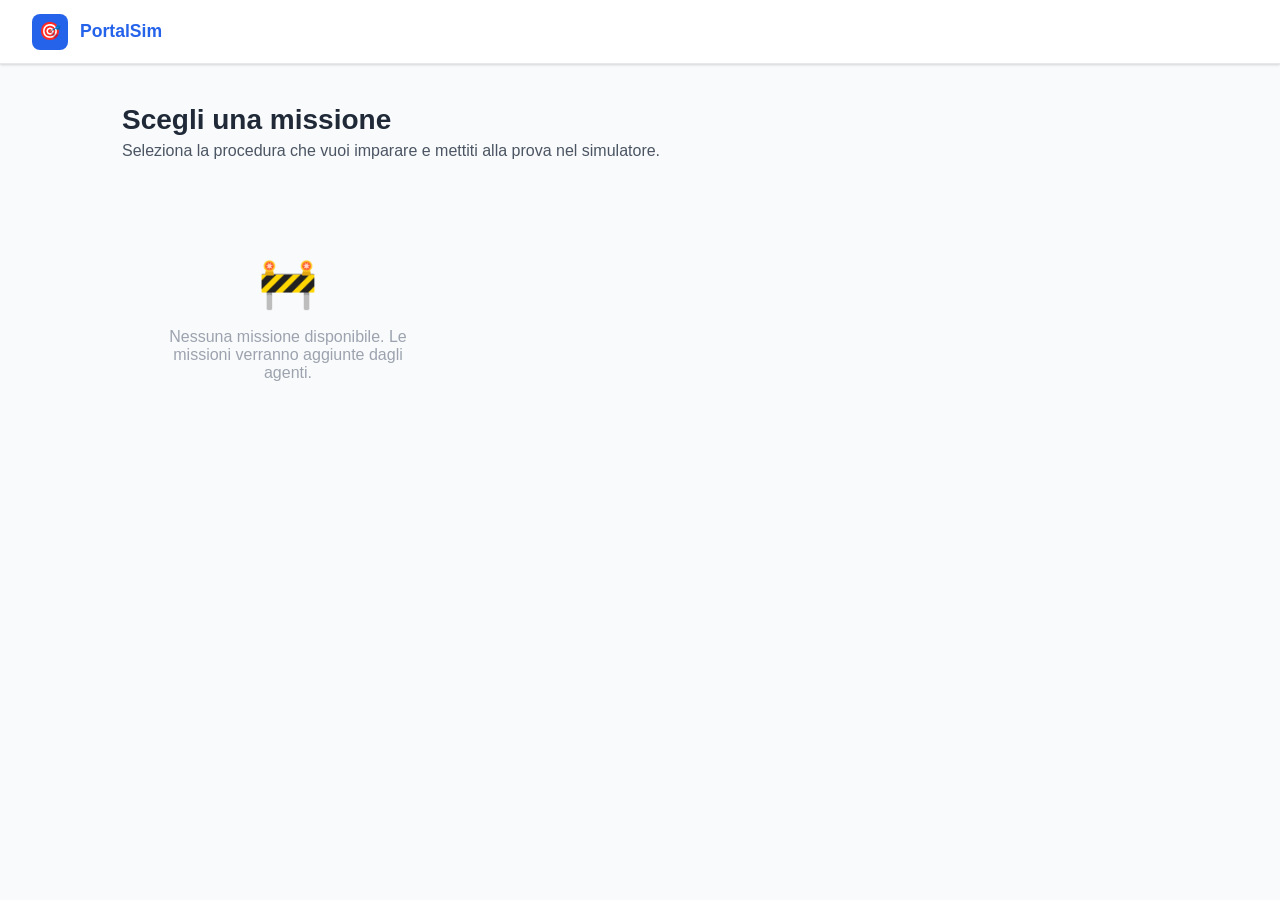
==== app/index.html @ 093eb128 "feat: struttura progetto, scheletro app e definizioni agenti/skill - Aggiunta struttura cartelle: ap" ====
<!DOCTYPE html>
<html lang="it">
<head>
  <meta charset="UTF-8" />
  <meta name="viewport" content="width=device-width, initial-scale=1.0" />
  <title>Simulatore Portale — Missioni</title>
  <link rel="stylesheet" href="css/style.css" />
</head>
<body>

  <header class="app-header">
    <a href="index.html" class="logo">
      <div class="logo-icon">🎯</div>
      PortalSim
    </a>
  </header>

  <main class="page-container">
    <div class="page-header">
      <h1>Scegli una missione</h1>
      <p>Seleziona la procedura che vuoi imparare e mettiti alla prova nel simulatore.</p>
    </div>

    <div id="missions-grid" class="missions-grid">
      <!-- Le missioni vengono caricate dinamicamente da missions/*.json -->
      <div class="empty-state">
        <div class="empty-icon">📋</div>
        <p>Caricamento missioni in corso...</p>
      </div>
    </div>
  </main>

  <script>
    const MISSIONS = [
      // Aggiungere qui i percorsi ai JSON delle missioni generate
      // Es: 'missions/crea-ticket.json'
    ];

    async function loadMissions() {
      const grid = document.getElementById('missions-grid');

      if (MISSIONS.length === 0) {
        grid.innerHTML = `
          <div class="empty-state">
            <div class="empty-icon">🚧</div>
            <p>Nessuna missione disponibile. Le missioni verranno aggiunte dagli agenti.</p>
          </div>`;
        return;
      }

      const cards = await Promise.all(MISSIONS.map(async (path) => {
        try {
          const res = await fetch(path);
          return await res.json();
        } catch {
          return null;
        }
      }));

      grid.innerHTML = cards
        .filter(Boolean)
        .map(m => missionCard(m))
        .join('');
    }

    function missionCard(m) {
      const badgeClass = { base: 'badge-base', medio: 'badge-medio', avanzato: 'badge-avanzato' }[m.difficulty] || 'badge-base';
      return `
        <a class="mission-card" href="mission.html?id=${m.id}">
          <div class="mission-card-header">
            <div class="mission-icon">${m.icon || '📌'}</div>
            <span class="badge ${badgeClass}">${m.difficulty || 'base'}</span>
          </div>
          <h3>${m.title}</h3>
          <p>${m.description}</p>
          <div class="mission-card-footer">
            <span>⏱ ${m.estimatedMinutes} min</span>
            <span>📋 ${m.steps.length} step</span>
          </div>
        </a>`;
    }

    loadMissions();
  </script>

</body>
</html>
---- app/css/style.css ----
:root {
  --primary: #2563eb;
  --primary-dark: #1d4ed8;
  --primary-light: #eff6ff;
  --success: #16a34a;
  --success-light: #f0fdf4;
  --error: #dc2626;
  --error-light: #fef2f2;
  --warning: #d97706;
  --warning-light: #fffbeb;
  --gray-50: #f9fafb;
  --gray-100: #f3f4f6;
  --gray-200: #e5e7eb;
  --gray-400: #9ca3af;
  --gray-600: #4b5563;
  --gray-800: #1f2937;
  --white: #ffffff;
  --radius: 8px;
  --shadow: 0 1px 3px rgba(0,0,0,.10), 0 1px 2px rgba(0,0,0,.06);
  --shadow-md: 0 4px 6px rgba(0,0,0,.07), 0 2px 4px rgba(0,0,0,.06);
  --shadow-lg: 0 10px 15px rgba(0,0,0,.08), 0 4px 6px rgba(0,0,0,.05);
}

* { box-sizing: border-box; margin: 0; padding: 0; }

body {
  font-family: -apple-system, BlinkMacSystemFont, 'Segoe UI', Roboto, sans-serif;
  background: var(--gray-50);
  color: var(--gray-800);
  min-height: 100vh;
}

/* ── Header ── */
.app-header {
  background: var(--white);
  border-bottom: 1px solid var(--gray-200);
  padding: 0 2rem;
  height: 64px;
  display: flex;
  align-items: center;
  justify-content: space-between;
  position: sticky;
  top: 0;
  z-index: 100;
  box-shadow: var(--shadow);
}

.app-header .logo {
  display: flex;
  align-items: center;
  gap: .75rem;
  font-weight: 700;
  font-size: 1.1rem;
  color: var(--primary);
  text-decoration: none;
}

.app-header .logo .logo-icon {
  width: 36px;
  height: 36px;
  background: var(--primary);
  border-radius: var(--radius);
  display: flex;
  align-items: center;
  justify-content: center;
  color: white;
  font-size: 1.1rem;
}

.btn-back {
  display: flex;
  align-items: center;
  gap: .5rem;
  color: var(--gray-600);
  text-decoration: none;
  font-size: .9rem;
  padding: .5rem .75rem;
  border-radius: var(--radius);
  transition: background .15s;
}
.btn-back:hover { background: var(--gray-100); }

/* ── Layout ── */
.page-container {
  max-width: 1100px;
  margin: 0 auto;
  padding: 2.5rem 2rem;
}

.page-header {
  margin-bottom: 2rem;
}

.page-header h1 {
  font-size: 1.75rem;
  font-weight: 700;
  color: var(--gray-800);
  margin-bottom: .4rem;
}

.page-header p {
  color: var(--gray-600);
  font-size: 1rem;
}

/* ── Mission Cards ── */
.missions-grid {
  display: grid;
  grid-template-columns: repeat(auto-fill, minmax(300px, 1fr));
  gap: 1.25rem;
}

.mission-card {
  background: var(--white);
  border: 1px solid var(--gray-200);
  border-radius: var(--radius);
  padding: 1.5rem;
  cursor: pointer;
  transition: box-shadow .2s, border-color .2s, transform .15s;
  text-decoration: none;
  color: inherit;
  display: flex;
  flex-direction: column;
  gap: .75rem;
  box-shadow: var(--shadow);
}

.mission-card:hover {
  box-shadow: var(--shadow-lg);
  border-color: var(--primary);
  transform: translateY(-2px);
}

.mission-card-header {
  display: flex;
  align-items: flex-start;
  justify-content: space-between;
  gap: 1rem;
}

.mission-icon {
  width: 44px;
  height: 44px;
  border-radius: var(--radius);
  background: var(--primary-light);
  display: flex;
  align-items: center;
  justify-content: center;
  font-size: 1.25rem;
  flex-shrink: 0;
}

.badge {
  font-size: .7rem;
  font-weight: 600;
  padding: .2rem .6rem;
  border-radius: 999px;
  text-transform: uppercase;
  letter-spacing: .04em;
}

.badge-base    { background: var(--success-light); color: var(--success); }
.badge-medio   { background: var(--warning-light); color: var(--warning); }
.badge-avanzato{ background: var(--error-light);   color: var(--error); }

.mission-card h3 {
  font-size: 1rem;
  font-weight: 600;
  color: var(--gray-800);
}

.mission-card p {
  font-size: .875rem;
  color: var(--gray-600);
  line-height: 1.5;
}

.mission-card-footer {
  display: flex;
  align-items: center;
  gap: 1rem;
  font-size: .8rem;
  color: var(--gray-400);
  margin-top: auto;
  padding-top: .5rem;
  border-top: 1px solid var(--gray-100);
}

.mission-card-footer span { display: flex; align-items: center; gap: .3rem; }

/* ── Mission Detail ── */
.mission-detail-layout {
  display: grid;
  grid-template-columns: 1fr 340px;
  gap: 2rem;
  align-items: start;
}

.mission-explanation {
  background: var(--white);
  border: 1px solid var(--gray-200);
  border-radius: var(--radius);
  padding: 2rem;
  box-shadow: var(--shadow);
}

.mission-explanation h2 {
  font-size: 1.25rem;
  font-weight: 600;
  margin-bottom: 1rem;
  color: var(--gray-800);
}

.mission-explanation p {
  color: var(--gray-600);
  line-height: 1.7;
  margin-bottom: 1.5rem;
}

.steps-list {
  list-style: none;
  display: flex;
  flex-direction: column;
  gap: .75rem;
}

.step-item {
  display: flex;
  gap: 1rem;
  align-items: flex-start;
}

.step-number {
  width: 28px;
  height: 28px;
  border-radius: 50%;
  background: var(--primary);
  color: white;
  font-size: .8rem;
  font-weight: 700;
  display: flex;
  align-items: center;
  justify-content: center;
  flex-shrink: 0;
  margin-top: .1rem;
}

.step-text {
  font-size: .9rem;
  color: var(--gray-600);
  line-height: 1.5;
  padding-top: .3rem;
}

/* ── Sidebar info card ── */
.info-card {
  background: var(--white);
  border: 1px solid var(--gray-200);
  border-radius: var(--radius);
  padding: 1.5rem;
  box-shadow: var(--shadow);
  position: sticky;
  top: 80px;
}

.info-card h3 {
  font-size: 1rem;
  font-weight: 600;
  margin-bottom: 1rem;
  color: var(--gray-800);
}

.info-row {
  display: flex;
  justify-content: space-between;
  align-items: center;
  padding: .6rem 0;
  border-bottom: 1px solid var(--gray-100);
  font-size: .875rem;
}

.info-row:last-of-type { border-bottom: none; }
.info-row .label { color: var(--gray-400); }
.info-row .value { color: var(--gray-800); font-weight: 500; }

.btn-primary {
  display: block;
  width: 100%;
  padding: .875rem 1.5rem;
  background: var(--primary);
  color: white;
  border: none;
  border-radius: var(--radius);
  font-size: 1rem;
  font-weight: 600;
  cursor: pointer;
  text-align: center;
  text-decoration: none;
  margin-top: 1.5rem;
  transition: background .15s;
}
.btn-primary:hover { background: var(--primary-dark); }

/* ── Result page ── */
.result-card {
  background: var(--white);
  border: 1px solid var(--gray-200);
  border-radius: var(--radius);
  padding: 2.5rem;
  box-shadow: var(--shadow);
  max-width: 680px;
  margin: 0 auto;
  text-align: center;
}

.result-icon {
  width: 72px;
  height: 72px;
  border-radius: 50%;
  display: flex;
  align-items: center;
  justify-content: center;
  font-size: 2rem;
  margin: 0 auto 1.25rem;
}

.result-icon.success { background: var(--success-light); }
.result-icon.error   { background: var(--error-light); }

.result-card h2 {
  font-size: 1.5rem;
  font-weight: 700;
  margin-bottom: .5rem;
}

.result-card .subtitle {
  color: var(--gray-600);
  margin-bottom: 2rem;
}

.steps-result {
  text-align: left;
  border: 1px solid var(--gray-200);
  border-radius: var(--radius);
  overflow: hidden;
  margin-bottom: 2rem;
}

.step-result-item {
  display: flex;
  align-items: flex-start;
  gap: 1rem;
  padding: .875rem 1rem;
  border-bottom: 1px solid var(--gray-100);
  font-size: .875rem;
}

.step-result-item:last-child { border-bottom: none; }

.step-result-icon {
  font-size: 1rem;
  flex-shrink: 0;
  margin-top: .05rem;
}

.step-result-info { flex: 1; }
.step-result-info .step-desc { color: var(--gray-800); font-weight: 500; margin-bottom: .2rem; }
.step-result-info .step-error { color: var(--error); font-size: .8rem; }

.result-actions {
  display: flex;
  gap: 1rem;
  justify-content: center;
}

.btn-secondary {
  padding: .75rem 1.5rem;
  background: var(--white);
  color: var(--gray-800);
  border: 1px solid var(--gray-200);
  border-radius: var(--radius);
  font-size: .9rem;
  font-weight: 600;
  cursor: pointer;
  text-decoration: none;
  transition: background .15s;
}
.btn-secondary:hover { background: var(--gray-100); }

.btn-primary-inline {
  padding: .75rem 1.5rem;
  background: var(--primary);
  color: white;
  border: none;
  border-radius: var(--radius);
  font-size: .9rem;
  font-weight: 600;
  cursor: pointer;
  text-decoration: none;
  transition: background .15s;
}
.btn-primary-inline:hover { background: var(--primary-dark); }

/* ── Simulator wrapper ── */
.simulator-bar {
  background: var(--gray-800);
  color: var(--white);
  padding: .75rem 2rem;
  display: flex;
  align-items: center;
  justify-content: space-between;
  font-size: .875rem;
}

.simulator-bar .mission-label {
  display: flex;
  align-items: center;
  gap: .5rem;
  font-weight: 500;
}

.simulator-bar .hint-toggle {
  background: rgba(255,255,255,.1);
  border: none;
  color: white;
  padding: .4rem .85rem;
  border-radius: var(--radius);
  cursor: pointer;
  font-size: .8rem;
  transition: background .15s;
}
.simulator-bar .hint-toggle:hover { background: rgba(255,255,255,.2); }

.simulator-bar .complete-btn {
  background: var(--success);
  border: none;
  color: white;
  padding: .4rem .85rem;
  border-radius: var(--radius);
  cursor: pointer;
  font-size: .8rem;
  font-weight: 600;
  transition: background .15s;
}
.simulator-bar .complete-btn:hover { background: #15803d; }

.hint-panel {
  background: var(--warning-light);
  border-bottom: 2px solid var(--warning);
  padding: .875rem 2rem;
  font-size: .875rem;
  color: var(--gray-800);
  display: none;
}

.hint-panel.visible { display: block; }

.simulator-content {
  flex: 1;
  overflow: auto;
}

body.simulator-layout {
  display: flex;
  flex-direction: column;
  height: 100vh;
  overflow: hidden;
}

/* ── Empty state ── */
.empty-state {
  text-align: center;
  padding: 4rem 2rem;
  color: var(--gray-400);
}

.empty-state .empty-icon { font-size: 3rem; margin-bottom: 1rem; }
.empty-state p { font-size: 1rem; }

/* ── Progress bar ── */
.progress-bar-wrap {
  background: var(--gray-200);
  border-radius: 999px;
  height: 6px;
  overflow: hidden;
  margin-top: .5rem;
}

.progress-bar-fill {
  height: 100%;
  background: var(--primary);
  border-radius: 999px;
  transition: width .3s;
}
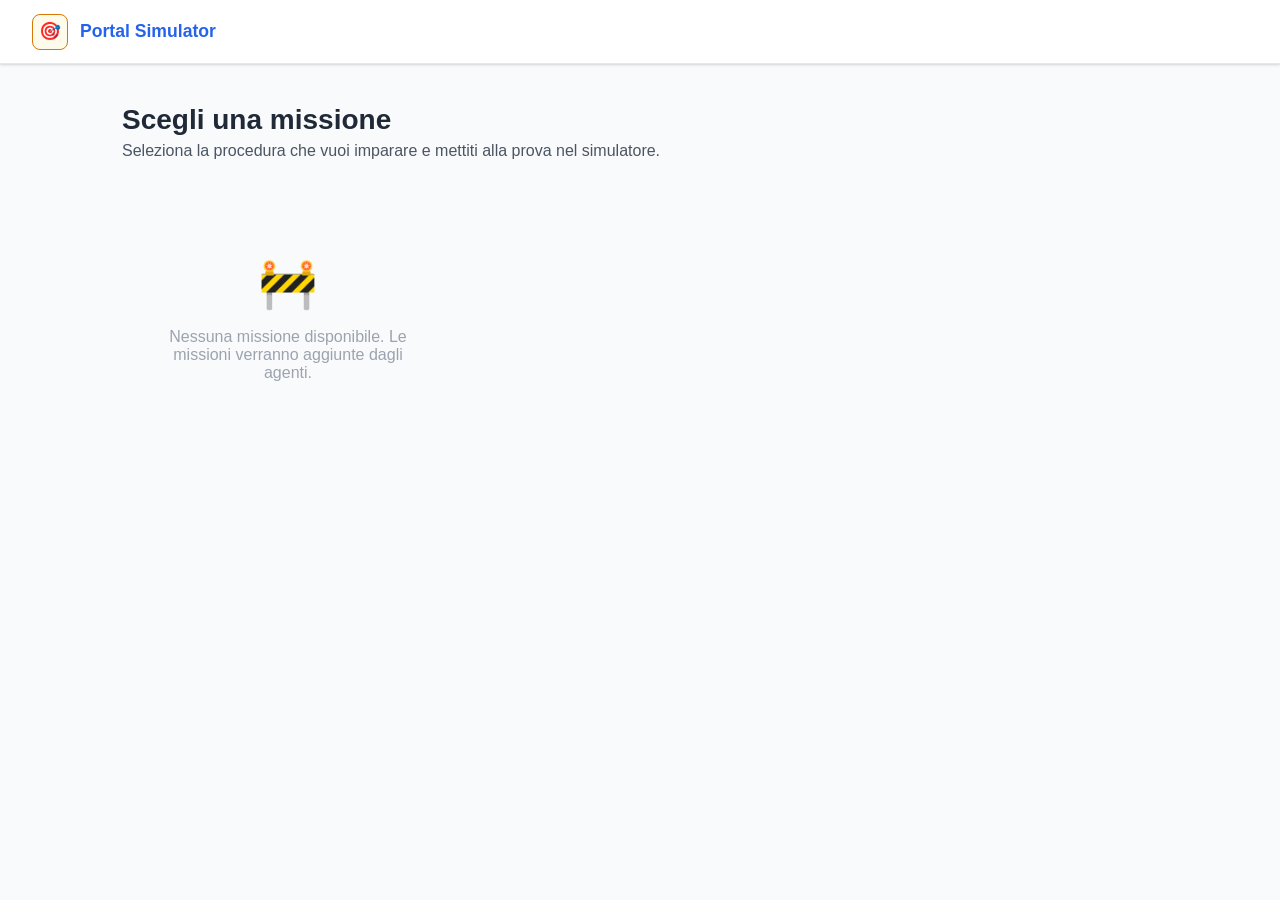
==== commit a001d381: "Style clean" ====
--- a/app/index.html
+++ b/app/index.html
@@ -11,7 +11,7 @@
   <header class="app-header">
     <a href="index.html" class="logo">
       <div class="logo-icon">🎯</div>
-      PortalSim
+      Portal Simulator
     </a>
   </header>
 
--- a/app/css/style.css
+++ b/app/css/style.css
@@ -58,7 +58,8 @@
 .app-header .logo .logo-icon {
   width: 36px;
   height: 36px;
-  background: var(--primary);
+  background: var(--warning-light);
+  border: 1px solid var(--warning);
   border-radius: var(--radius);
   display: flex;
   align-items: center;
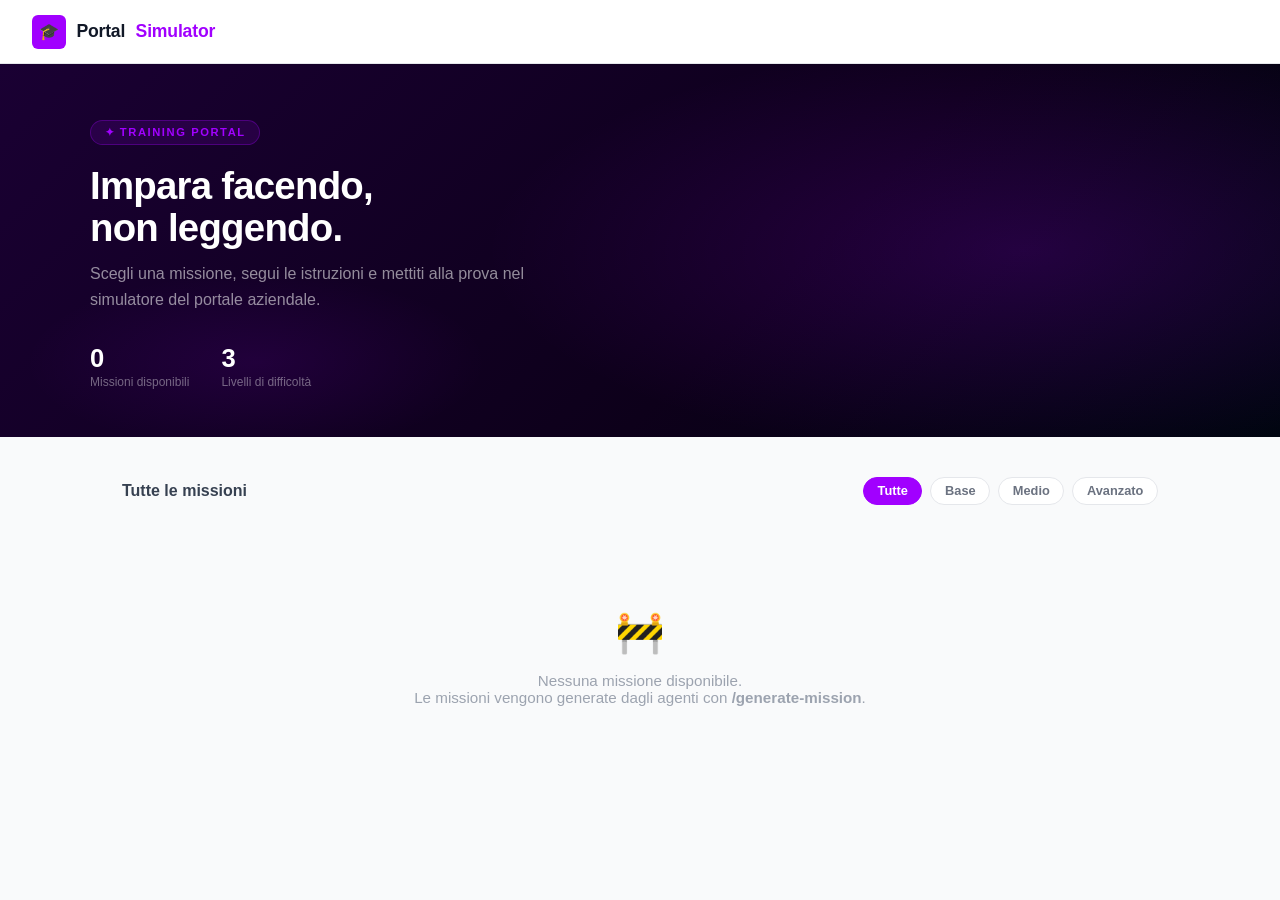
==== commit 150b0deb: "feat: redesign grafico app — training portal look & feel - Hero scuro con gradiente viola su homepag" ====
--- a/app/index.html
+++ b/app/index.html
@@ -3,79 +3,116 @@
 <head>
   <meta charset="UTF-8" />
   <meta name="viewport" content="width=device-width, initial-scale=1.0" />
-  <title>Simulatore Portale — Missioni</title>
+  <title>Portal Simulator — Missioni</title>
   <link rel="stylesheet" href="css/style.css" />
 </head>
 <body>
 
   <header class="app-header">
     <a href="index.html" class="logo">
-      <div class="logo-icon">🎯</div>
-      Portal Simulator
+      <div class="logo-icon">🎓</div>
+      Portal<span class="logo-accent">Simulator</span>
     </a>
   </header>
 
+  <div class="hero">
+    <div class="hero-inner">
+      <div class="hero-eyebrow">✦ Training Portal</div>
+      <h1>Impara facendo,<br/>non leggendo.</h1>
+      <p>Scegli una missione, segui le istruzioni e mettiti alla prova nel simulatore del portale aziendale.</p>
+      <div class="hero-stats" id="hero-stats">
+        <div class="hero-stat">
+          <div class="hero-stat-num" id="stat-total">—</div>
+          <div class="hero-stat-label">Missioni disponibili</div>
+        </div>
+        <div class="hero-stat">
+          <div class="hero-stat-num">3</div>
+          <div class="hero-stat-label">Livelli di difficoltà</div>
+        </div>
+      </div>
+    </div>
+  </div>
+
   <main class="page-container">
-    <div class="page-header">
-      <h1>Scegli una missione</h1>
-      <p>Seleziona la procedura che vuoi imparare e mettiti alla prova nel simulatore.</p>
+    <div class="section-header">
+      <div class="section-title" id="section-label">Tutte le missioni</div>
+      <div class="filter-bar">
+        <button class="filter-btn active" onclick="filter('all', this)">Tutte</button>
+        <button class="filter-btn" onclick="filter('base', this)">Base</button>
+        <button class="filter-btn" onclick="filter('medio', this)">Medio</button>
+        <button class="filter-btn" onclick="filter('avanzato', this)">Avanzato</button>
+      </div>
     </div>
 
-    <div id="missions-grid" class="missions-grid">
-      <!-- Le missioni vengono caricate dinamicamente da missions/*.json -->
-      <div class="empty-state">
-        <div class="empty-icon">📋</div>
-        <p>Caricamento missioni in corso...</p>
-      </div>
-    </div>
+    <div id="missions-grid" class="missions-grid"></div>
   </main>
 
   <script>
     const MISSIONS = [
-      // Aggiungere qui i percorsi ai JSON delle missioni generate
+      // Aggiungere i path dei JSON delle missioni generate
       // Es: 'missions/crea-ticket.json'
     ];
+
+    let allMissions = [];
 
     async function loadMissions() {
       const grid = document.getElementById('missions-grid');
 
       if (MISSIONS.length === 0) {
         grid.innerHTML = `
-          <div class="empty-state">
+          <div class="empty-state" style="grid-column:1/-1;">
             <div class="empty-icon">🚧</div>
-            <p>Nessuna missione disponibile. Le missioni verranno aggiunte dagli agenti.</p>
+            <p>Nessuna missione disponibile.<br/>Le missioni vengono generate dagli agenti con <strong>/generate-mission</strong>.</p>
           </div>`;
+        document.getElementById('stat-total').textContent = '0';
         return;
       }
 
-      const cards = await Promise.all(MISSIONS.map(async (path) => {
-        try {
-          const res = await fetch(path);
-          return await res.json();
-        } catch {
-          return null;
-        }
+      const results = await Promise.all(MISSIONS.map(async path => {
+        try { return await (await fetch(path)).json(); } catch { return null; }
       }));
 
-      grid.innerHTML = cards
-        .filter(Boolean)
-        .map(m => missionCard(m))
-        .join('');
+      allMissions = results.filter(Boolean);
+      document.getElementById('stat-total').textContent = allMissions.length;
+      renderCards(allMissions);
+    }
+
+    function renderCards(list) {
+      const grid = document.getElementById('missions-grid');
+      if (!list.length) {
+        grid.innerHTML = `<div class="empty-state" style="grid-column:1/-1;"><div class="empty-icon">🔍</div><p>Nessuna missione per questo livello.</p></div>`;
+        return;
+      }
+      grid.innerHTML = list.map(missionCard).join('');
+    }
+
+    function filter(level, btn) {
+      document.querySelectorAll('.filter-btn').forEach(b => b.classList.remove('active'));
+      btn.classList.add('active');
+      const filtered = level === 'all' ? allMissions : allMissions.filter(m => m.difficulty === level);
+      document.getElementById('section-label').textContent =
+        level === 'all' ? 'Tutte le missioni' : `Missioni — ${level.charAt(0).toUpperCase() + level.slice(1)}`;
+      renderCards(filtered);
     }
 
     function missionCard(m) {
       const badgeClass = { base: 'badge-base', medio: 'badge-medio', avanzato: 'badge-avanzato' }[m.difficulty] || 'badge-base';
       return `
         <a class="mission-card" href="mission.html?id=${m.id}">
-          <div class="mission-card-header">
+          <div class="mission-card-top">
             <div class="mission-icon">${m.icon || '📌'}</div>
             <span class="badge ${badgeClass}">${m.difficulty || 'base'}</span>
           </div>
-          <h3>${m.title}</h3>
-          <p>${m.description}</p>
+          <div class="mission-card-body">
+            <h3>${m.title}</h3>
+            <p>${m.description}</p>
+          </div>
           <div class="mission-card-footer">
-            <span>⏱ ${m.estimatedMinutes} min</span>
-            <span>📋 ${m.steps.length} step</span>
+            <div class="mission-meta">
+              <span>⏱ ${m.estimatedMinutes} min</span>
+              <span>📋 ${m.steps.length} step</span>
+            </div>
+            <span class="mission-cta">Inizia →</span>
           </div>
         </a>`;
     }
--- a/app/css/style.css
+++ b/app/css/style.css
@@ -1,24 +1,34 @@
 :root {
-  --primary: #2563eb;
-  --primary-dark: #1d4ed8;
-  --primary-light: #eff6ff;
-  --success: #16a34a;
+  --purple:        #A100FF;
+  --purple-dark:   #7a00c2;
+  --purple-light:  #f5e6ff;
+  --purple-dim:    rgba(161,0,255,.08);
+  --purple-border: rgba(161,0,255,.2);
+  --success:       #16a34a;
   --success-light: #f0fdf4;
-  --error: #dc2626;
-  --error-light: #fef2f2;
-  --warning: #d97706;
+  --error:         #dc2626;
+  --error-light:   #fef2f2;
+  --warning:       #d97706;
   --warning-light: #fffbeb;
-  --gray-50: #f9fafb;
+  --gray-50:  #f9fafb;
   --gray-100: #f3f4f6;
   --gray-200: #e5e7eb;
+  --gray-300: #d1d5db;
   --gray-400: #9ca3af;
+  --gray-500: #6b7280;
   --gray-600: #4b5563;
+  --gray-700: #374151;
   --gray-800: #1f2937;
+  --gray-900: #111827;
   --white: #ffffff;
-  --radius: 8px;
-  --shadow: 0 1px 3px rgba(0,0,0,.10), 0 1px 2px rgba(0,0,0,.06);
-  --shadow-md: 0 4px 6px rgba(0,0,0,.07), 0 2px 4px rgba(0,0,0,.06);
-  --shadow-lg: 0 10px 15px rgba(0,0,0,.08), 0 4px 6px rgba(0,0,0,.05);
+  --radius-sm: 6px;
+  --radius:    10px;
+  --radius-lg: 16px;
+  --shadow-sm: 0 1px 2px rgba(0,0,0,.06);
+  --shadow:    0 1px 3px rgba(0,0,0,.1), 0 1px 2px rgba(0,0,0,.06);
+  --shadow-md: 0 4px 6px rgba(0,0,0,.07), 0 2px 4px rgba(0,0,0,.05);
+  --shadow-lg: 0 10px 25px rgba(0,0,0,.1), 0 4px 10px rgba(0,0,0,.05);
+  --shadow-xl: 0 20px 40px rgba(0,0,0,.12);
 }
 
 * { box-sizing: border-box; margin: 0; padding: 0; }
@@ -30,7 +40,9 @@
   min-height: 100vh;
 }
 
-/* ── Header ── */
+/* ─────────────────────────────────────────
+   HEADER
+───────────────────────────────────────── */
 .app-header {
   background: var(--white);
   border-bottom: 1px solid var(--gray-200);
@@ -42,97 +54,212 @@
   position: sticky;
   top: 0;
   z-index: 100;
-  box-shadow: var(--shadow);
-}
-
-.app-header .logo {
-  display: flex;
-  align-items: center;
-  gap: .75rem;
-  font-weight: 700;
+  box-shadow: var(--shadow-sm);
+}
+
+.logo {
+  display: flex;
+  align-items: center;
+  gap: .65rem;
+  font-weight: 800;
   font-size: 1.1rem;
-  color: var(--primary);
+  color: var(--gray-900);
   text-decoration: none;
-}
-
-.app-header .logo .logo-icon {
-  width: 36px;
-  height: 36px;
-  background: var(--warning-light);
-  border: 1px solid var(--warning);
-  border-radius: var(--radius);
+  letter-spacing: -.01em;
+}
+
+.logo-icon {
+  width: 34px; height: 34px;
+  background: var(--purple);
+  border-radius: var(--radius-sm);
   display: flex;
   align-items: center;
   justify-content: center;
-  color: white;
-  font-size: 1.1rem;
-}
+  font-size: 1rem;
+}
+
+.logo-accent { color: var(--purple); }
 
 .btn-back {
   display: flex;
   align-items: center;
+  gap: .4rem;
+  color: var(--gray-500);
+  text-decoration: none;
+  font-size: .875rem;
+  padding: .45rem .85rem;
+  border-radius: var(--radius-sm);
+  border: 1px solid var(--gray-200);
+  transition: all .15s;
+}
+
+.btn-back:hover {
+  background: var(--gray-50);
+  color: var(--gray-800);
+  border-color: var(--gray-300);
+}
+
+/* ─────────────────────────────────────────
+   HERO (homepage)
+───────────────────────────────────────── */
+.hero {
+  background: linear-gradient(135deg, #1a0033 0%, #0d001a 60%, #000510 100%);
+  padding: 3.5rem 2rem 3rem;
+  color: white;
+  position: relative;
+  overflow: hidden;
+}
+
+.hero::before {
+  content: '';
+  position: absolute;
+  inset: 0;
+  background:
+    radial-gradient(ellipse 60% 80% at 80% 50%, rgba(161,0,255,.18) 0%, transparent 70%),
+    radial-gradient(ellipse 30% 40% at 20% 80%, rgba(161,0,255,.1) 0%, transparent 60%);
+  pointer-events: none;
+}
+
+.hero-inner {
+  max-width: 1100px;
+  margin: 0 auto;
+  position: relative;
+}
+
+.hero-eyebrow {
+  display: inline-flex;
+  align-items: center;
   gap: .5rem;
-  color: var(--gray-600);
-  text-decoration: none;
-  font-size: .9rem;
-  padding: .5rem .75rem;
-  border-radius: var(--radius);
-  transition: background .15s;
-}
-.btn-back:hover { background: var(--gray-100); }
-
-/* ── Layout ── */
+  font-size: .7rem;
+  font-weight: 700;
+  letter-spacing: .14em;
+  text-transform: uppercase;
+  color: var(--purple);
+  background: rgba(161,0,255,.12);
+  border: 1px solid rgba(161,0,255,.3);
+  padding: .3rem .85rem;
+  border-radius: 999px;
+  margin-bottom: 1.25rem;
+}
+
+.hero h1 {
+  font-size: 2.4rem;
+  font-weight: 800;
+  line-height: 1.1;
+  letter-spacing: -.02em;
+  margin-bottom: .75rem;
+}
+
+.hero p {
+  color: rgba(255,255,255,.55);
+  font-size: 1rem;
+  max-width: 480px;
+  line-height: 1.65;
+  margin-bottom: 2rem;
+}
+
+.hero-stats {
+  display: flex;
+  gap: 2rem;
+}
+
+.hero-stat { }
+
+.hero-stat-num {
+  font-size: 1.6rem;
+  font-weight: 800;
+  color: white;
+  line-height: 1;
+}
+
+.hero-stat-label {
+  font-size: .75rem;
+  color: rgba(255,255,255,.4);
+  margin-top: .2rem;
+}
+
+/* ─────────────────────────────────────────
+   LAYOUT
+───────────────────────────────────────── */
 .page-container {
   max-width: 1100px;
   margin: 0 auto;
   padding: 2.5rem 2rem;
 }
 
-.page-header {
-  margin-bottom: 2rem;
-}
-
-.page-header h1 {
-  font-size: 1.75rem;
-  font-weight: 700;
-  color: var(--gray-800);
-  margin-bottom: .4rem;
-}
-
-.page-header p {
-  color: var(--gray-600);
+.section-header {
+  display: flex;
+  align-items: center;
+  justify-content: space-between;
+  margin-bottom: 1.5rem;
+}
+
+.section-title {
   font-size: 1rem;
-}
-
-/* ── Mission Cards ── */
+  font-weight: 700;
+  color: var(--gray-700);
+}
+
+/* ─────────────────────────────────────────
+   DIFFICULTY FILTER
+───────────────────────────────────────── */
+.filter-bar {
+  display: flex;
+  gap: .5rem;
+}
+
+.filter-btn {
+  padding: .35rem .85rem;
+  border-radius: 999px;
+  border: 1px solid var(--gray-200);
+  background: var(--white);
+  color: var(--gray-500);
+  font-size: .8rem;
+  font-weight: 600;
+  cursor: pointer;
+  transition: all .15s;
+}
+
+.filter-btn:hover { border-color: var(--purple); color: var(--purple); }
+
+.filter-btn.active {
+  background: var(--purple);
+  border-color: var(--purple);
+  color: white;
+}
+
+/* ─────────────────────────────────────────
+   MISSION CARDS
+───────────────────────────────────────── */
 .missions-grid {
   display: grid;
-  grid-template-columns: repeat(auto-fill, minmax(300px, 1fr));
+  grid-template-columns: repeat(auto-fill, minmax(310px, 1fr));
   gap: 1.25rem;
 }
 
 .mission-card {
   background: var(--white);
   border: 1px solid var(--gray-200);
-  border-radius: var(--radius);
-  padding: 1.5rem;
+  border-radius: var(--radius-lg);
+  padding: 0;
   cursor: pointer;
-  transition: box-shadow .2s, border-color .2s, transform .15s;
+  transition: box-shadow .2s, border-color .2s, transform .2s;
   text-decoration: none;
   color: inherit;
   display: flex;
   flex-direction: column;
-  gap: .75rem;
-  box-shadow: var(--shadow);
+  overflow: hidden;
+  box-shadow: var(--shadow-sm);
 }
 
 .mission-card:hover {
   box-shadow: var(--shadow-lg);
-  border-color: var(--primary);
-  transform: translateY(-2px);
-}
-
-.mission-card-header {
+  border-color: var(--purple-border);
+  transform: translateY(-3px);
+}
+
+.mission-card-top {
+  padding: 1.5rem 1.5rem 1rem;
   display: flex;
   align-items: flex-start;
   justify-content: space-between;
@@ -140,136 +267,243 @@
 }
 
 .mission-icon {
-  width: 44px;
-  height: 44px;
+  width: 48px; height: 48px;
   border-radius: var(--radius);
-  background: var(--primary-light);
+  background: var(--purple-dim);
+  border: 1px solid var(--purple-border);
   display: flex;
   align-items: center;
   justify-content: center;
-  font-size: 1.25rem;
+  font-size: 1.4rem;
   flex-shrink: 0;
 }
 
 .badge {
-  font-size: .7rem;
-  font-weight: 600;
+  font-size: .65rem;
+  font-weight: 700;
   padding: .2rem .6rem;
   border-radius: 999px;
   text-transform: uppercase;
-  letter-spacing: .04em;
-}
-
-.badge-base    { background: var(--success-light); color: var(--success); }
-.badge-medio   { background: var(--warning-light); color: var(--warning); }
-.badge-avanzato{ background: var(--error-light);   color: var(--error); }
-
-.mission-card h3 {
+  letter-spacing: .06em;
+}
+
+.badge-base     { background: #f0fdf4; color: #16a34a; border: 1px solid #bbf7d0; }
+.badge-medio    { background: #fffbeb; color: #d97706; border: 1px solid #fde68a; }
+.badge-avanzato { background: #fef2f2; color: #dc2626; border: 1px solid #fecaca; }
+
+.mission-card-body {
+  padding: 0 1.5rem 1rem;
+  flex: 1;
+}
+
+.mission-card-body h3 {
   font-size: 1rem;
+  font-weight: 700;
+  color: var(--gray-900);
+  margin-bottom: .35rem;
+  line-height: 1.3;
+}
+
+.mission-card-body p {
+  font-size: .83rem;
+  color: var(--gray-500);
+  line-height: 1.55;
+}
+
+.mission-card-footer {
+  padding: .85rem 1.5rem;
+  border-top: 1px solid var(--gray-100);
+  display: flex;
+  align-items: center;
+  justify-content: space-between;
+  background: var(--gray-50);
+}
+
+.mission-meta {
+  display: flex;
+  gap: 1rem;
+}
+
+.mission-meta span {
+  display: flex;
+  align-items: center;
+  gap: .3rem;
+  font-size: .75rem;
+  color: var(--gray-400);
+}
+
+.mission-cta {
+  font-size: .75rem;
+  font-weight: 700;
+  color: var(--purple);
+}
+
+/* ─────────────────────────────────────────
+   MISSION DETAIL
+───────────────────────────────────────── */
+.mission-hero {
+  background: linear-gradient(135deg, #1a0033 0%, #0d001a 60%, #000510 100%);
+  padding: 2.5rem 2rem;
+  color: white;
+  position: relative;
+  overflow: hidden;
+}
+
+.mission-hero::before {
+  content: '';
+  position: absolute;
+  inset: 0;
+  background: radial-gradient(ellipse 50% 100% at 90% 50%, rgba(161,0,255,.2) 0%, transparent 70%);
+  pointer-events: none;
+}
+
+.mission-hero-inner {
+  max-width: 1100px;
+  margin: 0 auto;
+  position: relative;
+  display: flex;
+  align-items: center;
+  gap: 1.5rem;
+}
+
+.mission-hero-icon {
+  width: 72px; height: 72px;
+  border-radius: var(--radius-lg);
+  background: rgba(161,0,255,.2);
+  border: 1px solid rgba(161,0,255,.4);
+  display: flex; align-items: center; justify-content: center;
+  font-size: 2rem;
+  flex-shrink: 0;
+}
+
+.mission-hero-text h1 {
+  font-size: 1.75rem;
+  font-weight: 800;
+  letter-spacing: -.02em;
+  margin-bottom: .35rem;
+}
+
+.mission-hero-text p {
+  color: rgba(255,255,255,.5);
+  font-size: .9rem;
+}
+
+.mission-hero-chips {
+  display: flex;
+  gap: .5rem;
+  margin-top: .75rem;
+}
+
+.hero-chip {
+  display: flex;
+  align-items: center;
+  gap: .3rem;
+  font-size: .7rem;
   font-weight: 600;
-  color: var(--gray-800);
-}
-
-.mission-card p {
-  font-size: .875rem;
-  color: var(--gray-600);
-  line-height: 1.5;
-}
-
-.mission-card-footer {
-  display: flex;
-  align-items: center;
-  gap: 1rem;
-  font-size: .8rem;
-  color: var(--gray-400);
-  margin-top: auto;
-  padding-top: .5rem;
-  border-top: 1px solid var(--gray-100);
-}
-
-.mission-card-footer span { display: flex; align-items: center; gap: .3rem; }
-
-/* ── Mission Detail ── */
+  color: rgba(255,255,255,.6);
+  background: rgba(255,255,255,.07);
+  border: 1px solid rgba(255,255,255,.12);
+  padding: .25rem .65rem;
+  border-radius: 999px;
+}
+
 .mission-detail-layout {
   display: grid;
-  grid-template-columns: 1fr 340px;
-  gap: 2rem;
+  grid-template-columns: 1fr 320px;
+  gap: 1.75rem;
   align-items: start;
 }
 
+/* Explanation card */
 .mission-explanation {
   background: var(--white);
   border: 1px solid var(--gray-200);
-  border-radius: var(--radius);
-  padding: 2rem;
-  box-shadow: var(--shadow);
-}
-
-.mission-explanation h2 {
-  font-size: 1.25rem;
-  font-weight: 600;
+  border-radius: var(--radius-lg);
+  overflow: hidden;
+  box-shadow: var(--shadow-sm);
+}
+
+.explanation-section {
+  padding: 1.75rem;
+  border-bottom: 1px solid var(--gray-100);
+}
+
+.explanation-section:last-child { border-bottom: none; }
+
+.explanation-section h2 {
+  font-size: .7rem;
+  font-weight: 700;
+  letter-spacing: .12em;
+  text-transform: uppercase;
+  color: var(--purple);
   margin-bottom: 1rem;
-  color: var(--gray-800);
-}
-
-.mission-explanation p {
+}
+
+.explanation-section p {
   color: var(--gray-600);
   line-height: 1.7;
-  margin-bottom: 1.5rem;
-}
-
-.steps-list {
-  list-style: none;
-  display: flex;
-  flex-direction: column;
-  gap: .75rem;
-}
+  font-size: .925rem;
+}
+
+/* Steps */
+.steps-list { list-style: none; display: flex; flex-direction: column; }
 
 .step-item {
   display: flex;
   gap: 1rem;
   align-items: flex-start;
-}
+  padding: .85rem 0;
+  position: relative;
+}
+
+.step-item + .step-item { border-top: 1px solid var(--gray-100); }
+
+.step-left { display: flex; flex-direction: column; align-items: center; flex-shrink: 0; }
 
 .step-number {
-  width: 28px;
-  height: 28px;
+  width: 30px; height: 30px;
   border-radius: 50%;
-  background: var(--primary);
-  color: white;
-  font-size: .8rem;
-  font-weight: 700;
-  display: flex;
-  align-items: center;
-  justify-content: center;
-  flex-shrink: 0;
-  margin-top: .1rem;
+  background: var(--purple-dim);
+  border: 1.5px solid var(--purple-border);
+  color: var(--purple);
+  font-size: .78rem;
+  font-weight: 800;
+  display: flex; align-items: center; justify-content: center;
 }
 
 .step-text {
   font-size: .9rem;
-  color: var(--gray-600);
-  line-height: 1.5;
-  padding-top: .3rem;
-}
-
-/* ── Sidebar info card ── */
+  color: var(--gray-700);
+  line-height: 1.55;
+  padding-top: .35rem;
+}
+
+/* Sidebar */
 .info-card {
   background: var(--white);
   border: 1px solid var(--gray-200);
-  border-radius: var(--radius);
-  padding: 1.5rem;
-  box-shadow: var(--shadow);
+  border-radius: var(--radius-lg);
+  overflow: hidden;
+  box-shadow: var(--shadow-sm);
   position: sticky;
   top: 80px;
 }
 
-.info-card h3 {
-  font-size: 1rem;
-  font-weight: 600;
-  margin-bottom: 1rem;
-  color: var(--gray-800);
-}
+.info-card-header {
+  padding: 1.25rem 1.5rem;
+  border-bottom: 1px solid var(--gray-100);
+  background: var(--gray-50);
+}
+
+.info-card-header h3 {
+  font-size: .8rem;
+  font-weight: 700;
+  letter-spacing: .08em;
+  text-transform: uppercase;
+  color: var(--gray-500);
+}
+
+.info-card-body { padding: 1.25rem 1.5rem; }
 
 .info-row {
   display: flex;
@@ -282,214 +516,278 @@
 
 .info-row:last-of-type { border-bottom: none; }
 .info-row .label { color: var(--gray-400); }
-.info-row .value { color: var(--gray-800); font-weight: 500; }
+.info-row .value { font-weight: 600; color: var(--gray-800); }
 
 .btn-primary {
-  display: block;
+  display: flex;
+  align-items: center;
+  justify-content: center;
+  gap: .5rem;
   width: 100%;
-  padding: .875rem 1.5rem;
-  background: var(--primary);
+  padding: .9rem 1.5rem;
+  background: var(--purple);
   color: white;
   border: none;
   border-radius: var(--radius);
-  font-size: 1rem;
-  font-weight: 600;
+  font-size: .95rem;
+  font-weight: 700;
   cursor: pointer;
   text-align: center;
   text-decoration: none;
-  margin-top: 1.5rem;
-  transition: background .15s;
-}
-.btn-primary:hover { background: var(--primary-dark); }
-
-/* ── Result page ── */
+  margin-top: 1.25rem;
+  transition: background .15s, transform .15s;
+  letter-spacing: .01em;
+}
+
+.btn-primary:hover { background: var(--purple-dark); transform: translateY(-1px); }
+
+/* ─────────────────────────────────────────
+   RESULT PAGE
+───────────────────────────────────────── */
+.result-page {
+  min-height: calc(100vh - 64px);
+  display: flex;
+  align-items: center;
+  justify-content: center;
+  padding: 2rem;
+}
+
 .result-card {
   background: var(--white);
   border: 1px solid var(--gray-200);
-  border-radius: var(--radius);
-  padding: 2.5rem;
-  box-shadow: var(--shadow);
-  max-width: 680px;
-  margin: 0 auto;
+  border-radius: var(--radius-lg);
+  width: 100%;
+  max-width: 620px;
+  overflow: hidden;
+  box-shadow: var(--shadow-xl);
+  animation: slideUp .4s ease;
+}
+
+@keyframes slideUp {
+  from { opacity: 0; transform: translateY(24px); }
+  to   { opacity: 1; transform: translateY(0); }
+}
+
+.result-header {
+  padding: 2.5rem 2rem 2rem;
   text-align: center;
-}
-
-.result-icon {
-  width: 72px;
-  height: 72px;
+  position: relative;
+}
+
+.result-header.success { background: linear-gradient(135deg, #f0fdf4, #dcfce7); }
+.result-header.error   { background: linear-gradient(135deg, #fef2f2, #fee2e2); }
+
+.result-icon-wrap {
+  width: 80px; height: 80px;
   border-radius: 50%;
+  display: flex; align-items: center; justify-content: center;
+  font-size: 2.25rem;
+  margin: 0 auto 1.25rem;
+  animation: popIn .4s .1s both cubic-bezier(.34,1.56,.64,1);
+}
+
+@keyframes popIn {
+  from { transform: scale(0); opacity: 0; }
+  to   { transform: scale(1); opacity: 1; }
+}
+
+.result-icon-wrap.success { background: #16a34a; }
+.result-icon-wrap.error   { background: #dc2626; }
+
+.result-header h2 {
+  font-size: 1.5rem;
+  font-weight: 800;
+  letter-spacing: -.01em;
+  margin-bottom: .4rem;
+}
+
+.result-header .subtitle {
+  color: var(--gray-500);
+  font-size: .9rem;
+  line-height: 1.6;
+}
+
+.result-score {
   display: flex;
   align-items: center;
   justify-content: center;
-  font-size: 2rem;
-  margin: 0 auto 1.25rem;
-}
-
-.result-icon.success { background: var(--success-light); }
-.result-icon.error   { background: var(--error-light); }
-
-.result-card h2 {
-  font-size: 1.5rem;
-  font-weight: 700;
-  margin-bottom: .5rem;
-}
-
-.result-card .subtitle {
-  color: var(--gray-600);
-  margin-bottom: 2rem;
+  gap: 1.5rem;
+  margin-top: 1.25rem;
+}
+
+.score-stat { text-align: center; }
+.score-num { font-size: 1.5rem; font-weight: 800; }
+.score-lbl { font-size: .7rem; color: var(--gray-400); margin-top: .1rem; letter-spacing: .05em; text-transform: uppercase; }
+.score-divider { width: 1px; height: 32px; background: var(--gray-300); }
+
+.result-body { padding: 1.5rem 2rem; }
+
+.result-body-title {
+  font-size: .7rem;
+  font-weight: 700;
+  letter-spacing: .12em;
+  text-transform: uppercase;
+  color: var(--gray-400);
+  margin-bottom: 1rem;
 }
 
 .steps-result {
-  text-align: left;
   border: 1px solid var(--gray-200);
   border-radius: var(--radius);
   overflow: hidden;
-  margin-bottom: 2rem;
+  margin-bottom: 1.5rem;
 }
 
 .step-result-item {
   display: flex;
   align-items: flex-start;
-  gap: 1rem;
+  gap: .85rem;
   padding: .875rem 1rem;
   border-bottom: 1px solid var(--gray-100);
   font-size: .875rem;
 }
 
 .step-result-item:last-child { border-bottom: none; }
+.step-result-item.ok  { background: #fafffe; }
+.step-result-item.err { background: #fffafa; }
 
 .step-result-icon {
-  font-size: 1rem;
+  width: 22px; height: 22px;
+  border-radius: 50%;
+  display: flex; align-items: center; justify-content: center;
+  font-size: .75rem;
   flex-shrink: 0;
-  margin-top: .05rem;
-}
-
-.step-result-info { flex: 1; }
-.step-result-info .step-desc { color: var(--gray-800); font-weight: 500; margin-bottom: .2rem; }
+  margin-top: .1rem;
+}
+
+.step-result-icon.ok  { background: #dcfce7; color: #16a34a; }
+.step-result-icon.err { background: #fee2e2; color: #dc2626; }
+
+.step-result-info .step-desc  { color: var(--gray-700); font-weight: 500; margin-bottom: .2rem; }
 .step-result-info .step-error { color: var(--error); font-size: .8rem; }
 
 .result-actions {
   display: flex;
-  gap: 1rem;
-  justify-content: center;
+  gap: .75rem;
 }
 
 .btn-secondary {
-  padding: .75rem 1.5rem;
+  flex: 1;
+  padding: .75rem 1.25rem;
   background: var(--white);
-  color: var(--gray-800);
+  color: var(--gray-700);
   border: 1px solid var(--gray-200);
   border-radius: var(--radius);
-  font-size: .9rem;
+  font-size: .875rem;
   font-weight: 600;
   cursor: pointer;
   text-decoration: none;
-  transition: background .15s;
-}
-.btn-secondary:hover { background: var(--gray-100); }
+  text-align: center;
+  transition: all .15s;
+}
+
+.btn-secondary:hover { background: var(--gray-50); border-color: var(--gray-300); }
 
 .btn-primary-inline {
-  padding: .75rem 1.5rem;
-  background: var(--primary);
+  flex: 1;
+  padding: .75rem 1.25rem;
+  background: var(--purple);
   color: white;
   border: none;
   border-radius: var(--radius);
-  font-size: .9rem;
-  font-weight: 600;
+  font-size: .875rem;
+  font-weight: 700;
   cursor: pointer;
   text-decoration: none;
+  text-align: center;
   transition: background .15s;
 }
-.btn-primary-inline:hover { background: var(--primary-dark); }
-
-/* ── Simulator wrapper ── */
-.simulator-bar {
-  background: var(--gray-800);
-  color: var(--white);
-  padding: .75rem 2rem;
-  display: flex;
-  align-items: center;
-  justify-content: space-between;
-  font-size: .875rem;
-}
-
-.simulator-bar .mission-label {
-  display: flex;
-  align-items: center;
-  gap: .5rem;
-  font-weight: 500;
-}
-
-.simulator-bar .hint-toggle {
-  background: rgba(255,255,255,.1);
-  border: none;
-  color: white;
-  padding: .4rem .85rem;
-  border-radius: var(--radius);
-  cursor: pointer;
-  font-size: .8rem;
-  transition: background .15s;
-}
-.simulator-bar .hint-toggle:hover { background: rgba(255,255,255,.2); }
-
-.simulator-bar .complete-btn {
-  background: var(--success);
-  border: none;
-  color: white;
-  padding: .4rem .85rem;
-  border-radius: var(--radius);
-  cursor: pointer;
-  font-size: .8rem;
-  font-weight: 600;
-  transition: background .15s;
-}
-.simulator-bar .complete-btn:hover { background: #15803d; }
-
-.hint-panel {
-  background: var(--warning-light);
-  border-bottom: 2px solid var(--warning);
-  padding: .875rem 2rem;
-  font-size: .875rem;
-  color: var(--gray-800);
-  display: none;
-}
-
-.hint-panel.visible { display: block; }
-
-.simulator-content {
-  flex: 1;
-  overflow: auto;
-}
-
+
+.btn-primary-inline:hover { background: var(--purple-dark); }
+
+/* ─────────────────────────────────────────
+   SIMULATOR BAR
+───────────────────────────────────────── */
 body.simulator-layout {
   display: flex;
   flex-direction: column;
   height: 100vh;
   overflow: hidden;
-}
-
-/* ── Empty state ── */
+  background: #f0f0f0;
+}
+
+.simulator-bar {
+  background: var(--gray-900);
+  color: white;
+  padding: 0 1.5rem;
+  height: 52px;
+  display: flex;
+  align-items: center;
+  justify-content: space-between;
+  flex-shrink: 0;
+  gap: 1rem;
+}
+
+.simulator-bar .mission-label {
+  display: flex;
+  align-items: center;
+  gap: .5rem;
+  font-size: .85rem;
+  font-weight: 600;
+}
+
+.simulator-bar .sim-actions { display: flex; gap: .5rem; }
+
+.hint-toggle {
+  background: rgba(255,255,255,.1);
+  border: 1px solid rgba(255,255,255,.15);
+  color: white;
+  padding: .35rem .85rem;
+  border-radius: var(--radius-sm);
+  cursor: pointer;
+  font-size: .78rem;
+  font-weight: 600;
+  transition: background .15s;
+}
+
+.hint-toggle:hover { background: rgba(255,255,255,.18); }
+
+.complete-btn {
+  background: var(--purple);
+  border: none;
+  color: white;
+  padding: .35rem .85rem;
+  border-radius: var(--radius-sm);
+  cursor: pointer;
+  font-size: .78rem;
+  font-weight: 700;
+  transition: background .15s;
+}
+
+.complete-btn:hover { background: var(--purple-dark); }
+
+.hint-panel {
+  background: #fefce8;
+  border-bottom: 2px solid #fde047;
+  padding: .75rem 1.5rem;
+  font-size: .85rem;
+  color: var(--gray-800);
+  display: none;
+  flex-shrink: 0;
+}
+
+.hint-panel.visible { display: block; }
+
+.simulator-content { flex: 1; overflow: auto; }
+
+/* ─────────────────────────────────────────
+   EMPTY STATE
+───────────────────────────────────────── */
 .empty-state {
   text-align: center;
-  padding: 4rem 2rem;
+  padding: 5rem 2rem;
   color: var(--gray-400);
 }
 
-.empty-state .empty-icon { font-size: 3rem; margin-bottom: 1rem; }
-.empty-state p { font-size: 1rem; }
-
-/* ── Progress bar ── */
-.progress-bar-wrap {
-  background: var(--gray-200);
-  border-radius: 999px;
-  height: 6px;
-  overflow: hidden;
-  margin-top: .5rem;
-}
-
-.progress-bar-fill {
-  height: 100%;
-  background: var(--primary);
-  border-radius: 999px;
-  transition: width .3s;
-}
+.empty-state .empty-icon { font-size: 2.5rem; margin-bottom: 1rem; }
+.empty-state p { font-size: .95rem; }
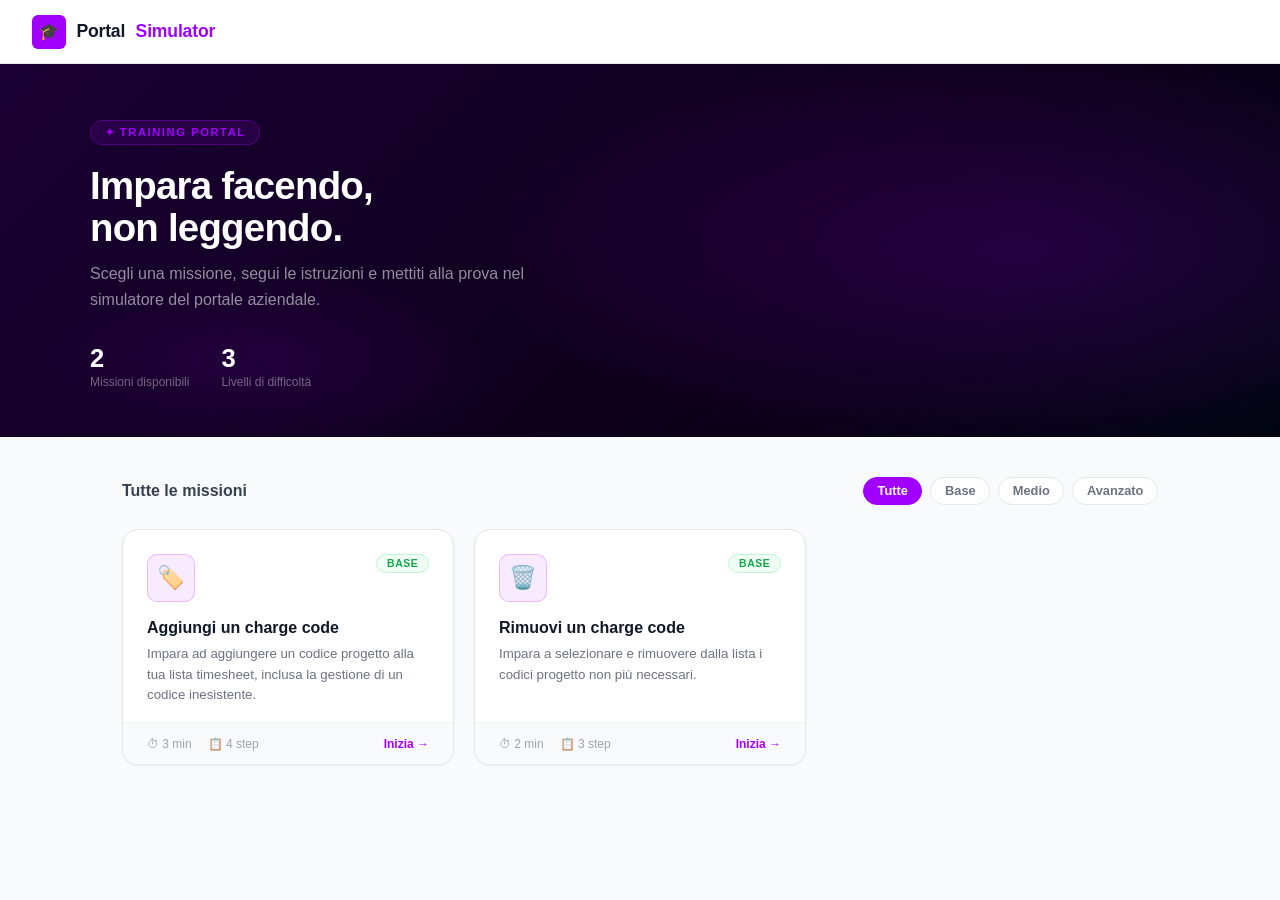
==== commit c4399668: "feat: prima missione — Codici Progetto (aggiungi e rimuovi charge code) - Aggiunge missioni aggiungi" ====
--- a/app/index.html
+++ b/app/index.html
@@ -49,8 +49,8 @@
 
   <script>
     const MISSIONS = [
-      // Aggiungere i path dei JSON delle missioni generate
-      // Es: 'missions/crea-ticket.json'
+      'missions/aggiungi-charge-code.json',
+      'missions/rimuovi-charge-code.json'
     ];
 
     let allMissions = [];
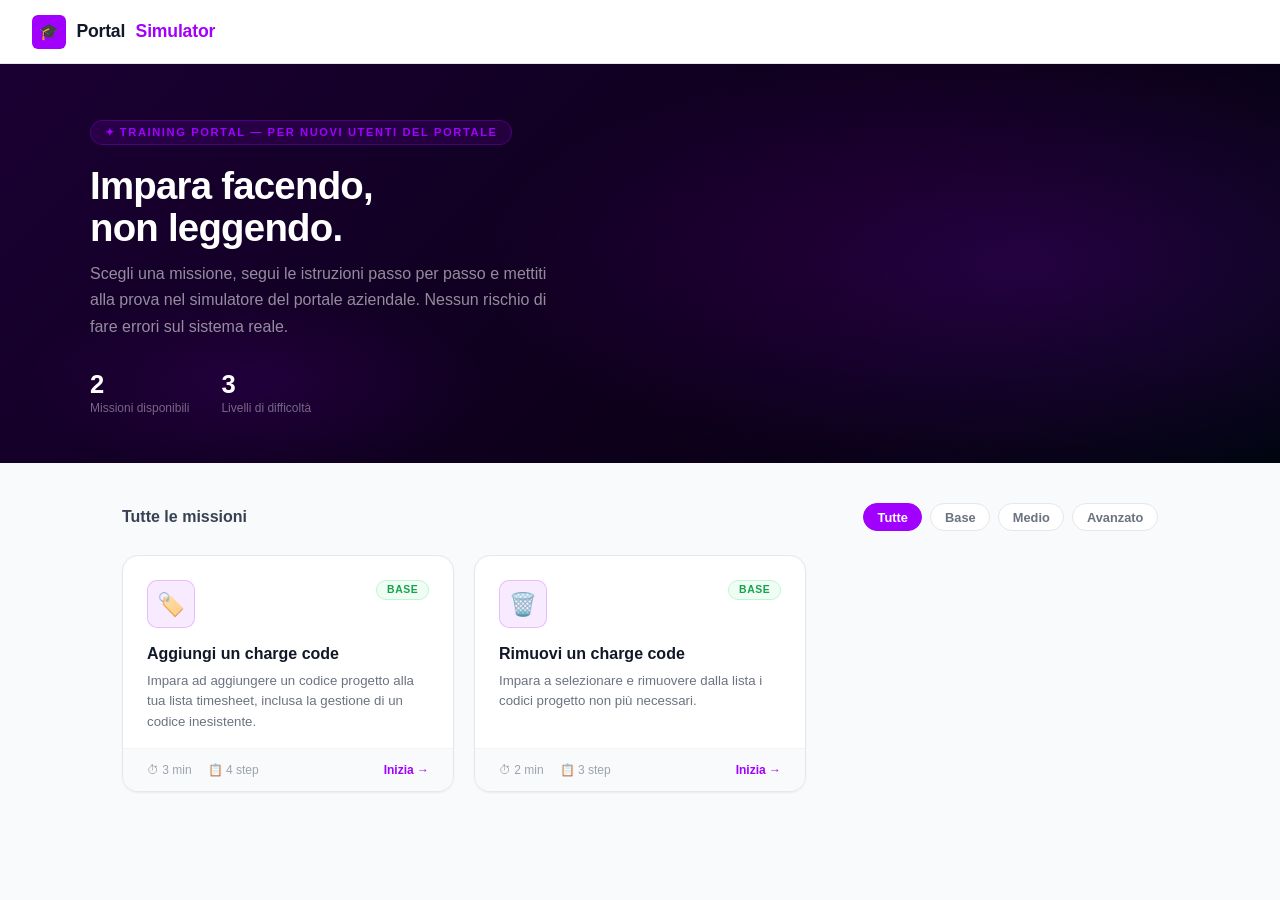
==== commit da60009c: "feat: copertura vincoli di valutazione — hint system, retry tracking, profilo utente - Hint system n" ====
--- a/app/index.html
+++ b/app/index.html
@@ -17,9 +17,9 @@
 
   <div class="hero">
     <div class="hero-inner">
-      <div class="hero-eyebrow">✦ Training Portal</div>
+      <div class="hero-eyebrow">✦ Training Portal — per nuovi utenti del portale</div>
       <h1>Impara facendo,<br/>non leggendo.</h1>
-      <p>Scegli una missione, segui le istruzioni e mettiti alla prova nel simulatore del portale aziendale.</p>
+      <p>Scegli una missione, segui le istruzioni passo per passo e mettiti alla prova nel simulatore del portale aziendale. Nessun rischio di fare errori sul sistema reale.</p>
       <div class="hero-stats" id="hero-stats">
         <div class="hero-stat">
           <div class="hero-stat-num" id="stat-total">—</div>
@@ -48,14 +48,50 @@
   </main>
 
   <script>
+    // ── MISSIONS ────────────────────────────────────────────────────────────────
+    // Aggiungere qui le missioni generate con /generate-mission.
+    // Ogni oggetto corrisponde a un file JSON in missions/ (usato come sorgente
+    // per la generazione; a runtime si usa questo array, senza fetch).
     const MISSIONS = [
-      'missions/aggiungi-charge-code.json',
-      'missions/rimuovi-charge-code.json'
+      {
+        "id": "aggiungi-charge-code",
+        "title": "Aggiungi un charge code",
+        "description": "Impara ad aggiungere un codice progetto alla tua lista timesheet, inclusa la gestione di un codice inesistente.",
+        "icon": "🏷️",
+        "difficulty": "base",
+        "estimatedMinutes": 3,
+        "explanation": "Nella sezione 'Codici Progetto' del timesheet puoi aggiungere i codici dei progetti a cui sei assegnato. Si usa il campo di ricerca per trovare il codice e poi lo si aggiunge alla lista. Attenzione: se il codice non esiste, il portale mostrerà un errore. In questa missione proverai prima con un codice sbagliato (XXXXX) e poi aggiungerai il codice PLT2024A.",
+        "steps": [
+          { "id": "step-1", "description": "Digita XXXXX nel campo 'Codice progetto'", "action": "fill", "target": "searchInput", "errorMessage": "Non hai digitato nulla nel campo di ricerca." },
+          { "id": "step-2", "description": "Clicca 'Cerca' — apparirà un errore: codice non trovato", "action": "click", "target": "cercaBtn", "errorMessage": "Non hai cliccato il bottone 'Cerca'." },
+          { "id": "step-3", "description": "Nel modal di errore, clicca 'Riprova'", "action": "click", "target": "riprovaBtn", "errorMessage": "Non hai gestito il caso di codice non trovato: dovevi cliccare 'Riprova'." },
+          { "id": "step-4", "description": "Digita PLT2024A, clicca di nuovo 'Cerca' e poi clicca 'Aggiungi'", "action": "click", "target": "aggiungiBtn", "errorMessage": "Non hai completato l'aggiunta del codice: dovevi cliccare 'Aggiungi' nel modal dei dettagli." }
+        ],
+        "simulator": "missions/simulators/codici-progetto.html",
+        "successMessage": "Ottimo! Sai come aggiungere un charge code e come gestire un codice inesistente."
+      },
+      {
+        "id": "rimuovi-charge-code",
+        "title": "Rimuovi un charge code",
+        "description": "Impara a selezionare e rimuovere dalla lista i codici progetto non più necessari.",
+        "icon": "🗑️",
+        "difficulty": "base",
+        "estimatedMinutes": 2,
+        "explanation": "Se hai charge code obsoleti o non più assegnati, puoi rimuoverli dalla tua lista. Seleziona uno o più codici tramite le checkbox e usa il bottone 'Elimina selezionati'. Prima di procedere il portale ti chiederà una conferma.",
+        "steps": [
+          { "id": "step-1", "description": "Seleziona almeno un codice dalla tabella usando la checkbox", "action": "click", "target": "checkboxRow", "errorMessage": "Non hai selezionato nessun codice dalla tabella." },
+          { "id": "step-2", "description": "Clicca il bottone 'Elimina selezionati' (diventa rosso con la selezione)", "action": "click", "target": "eliminaSelezionatiBtn", "errorMessage": "Non hai cliccato 'Elimina selezionati'." },
+          { "id": "step-3", "description": "Nel modal di conferma, clicca 'Elimina' per procedere", "action": "click", "target": "confermaEliminaBtn", "errorMessage": "Non hai confermato l'eliminazione nel modal di conferma." }
+        ],
+        "simulator": "missions/simulators/codici-progetto.html",
+        "successMessage": "Ottimo! Hai rimosso correttamente i codici selezionati dalla tua lista timesheet."
+      }
     ];
+    // ───────────────────────────────────────────────────────────────────────────
 
     let allMissions = [];
 
-    async function loadMissions() {
+    function loadMissions() {
       const grid = document.getElementById('missions-grid');
 
       if (MISSIONS.length === 0) {
@@ -68,11 +104,7 @@
         return;
       }
 
-      const results = await Promise.all(MISSIONS.map(async path => {
-        try { return await (await fetch(path)).json(); } catch { return null; }
-      }));
-
-      allMissions = results.filter(Boolean);
+      allMissions = MISSIONS;
       document.getElementById('stat-total').textContent = allMissions.length;
       renderCards(allMissions);
     }
@@ -95,10 +127,19 @@
       renderCards(filtered);
     }
 
+    function goMission(id) {
+      const m = allMissions.find(m => m.id === id);
+      if (m) {
+        sessionStorage.setItem('currentMission', JSON.stringify(m));
+        sessionStorage.setItem('retryCount', '1');
+        sessionStorage.removeItem('prevScore');
+      }
+    }
+
     function missionCard(m) {
       const badgeClass = { base: 'badge-base', medio: 'badge-medio', avanzato: 'badge-avanzato' }[m.difficulty] || 'badge-base';
       return `
-        <a class="mission-card" href="mission.html?id=${m.id}">
+        <a class="mission-card" href="mission.html?id=${m.id}" onclick="goMission('${m.id}')">
           <div class="mission-card-top">
             <div class="mission-icon">${m.icon || '📌'}</div>
             <span class="badge ${badgeClass}">${m.difficulty || 'base'}</span>
--- a/app/css/style.css
+++ b/app/css/style.css
@@ -620,6 +620,36 @@
 .score-lbl { font-size: .7rem; color: var(--gray-400); margin-top: .1rem; letter-spacing: .05em; text-transform: uppercase; }
 .score-divider { width: 1px; height: 32px; background: var(--gray-300); }
 
+/* Retry badge e improvement row */
+.retry-badge {
+  font-size: .7rem;
+  font-weight: 700;
+  letter-spacing: .08em;
+  text-transform: uppercase;
+  background: rgba(0,0,0,.08);
+  border: 1px solid rgba(0,0,0,.12);
+  color: var(--gray-600);
+  padding: .25rem .75rem;
+  border-radius: 20px;
+  margin-bottom: .75rem;
+}
+
+.improvement-row {
+  margin-top: 1rem;
+  justify-content: center;
+}
+
+.improvement {
+  font-size: .82rem;
+  font-weight: 600;
+  padding: .3rem .9rem;
+  border-radius: 20px;
+}
+
+.improvement-up   { background: rgba(22,163,74,.12);  color: #15803d; }
+.improvement-down { background: rgba(220,38,38,.12);  color: #991b1b; }
+.improvement-same { background: rgba(0,0,0,.07);      color: var(--gray-600); }
+
 .result-body { padding: 1.5rem 2rem; }
 
 .result-body-title {
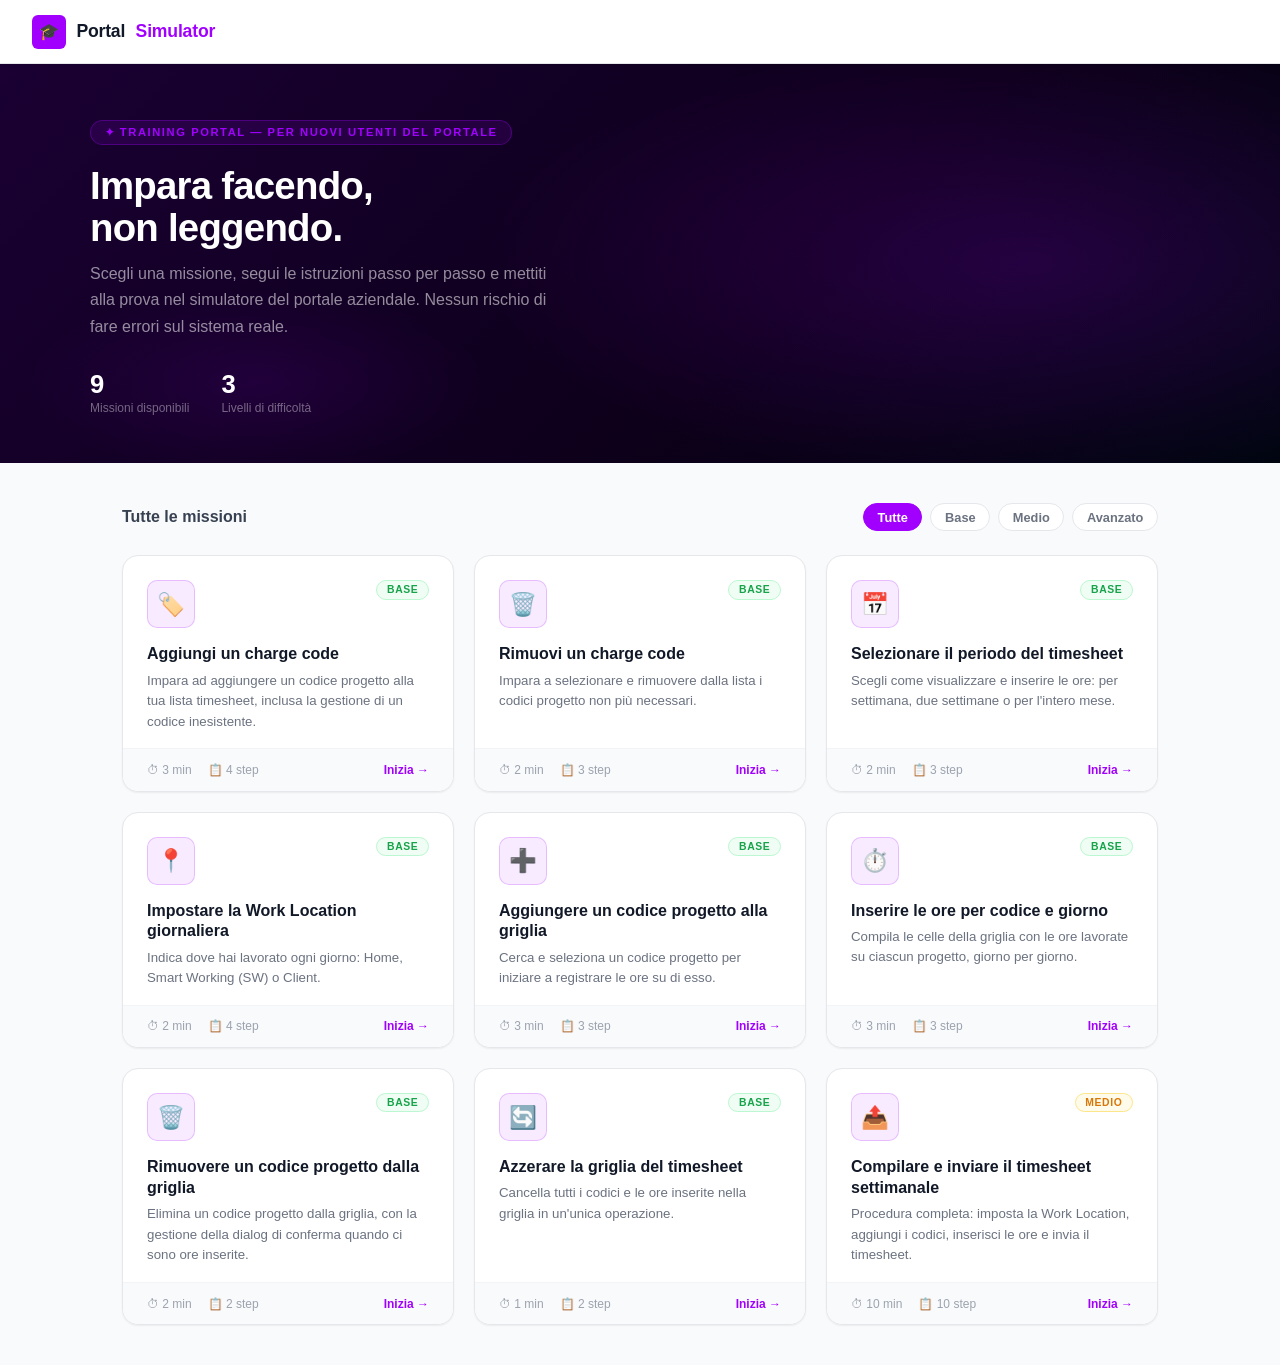
==== commit 9dd6313b: "feat: aggiungi 7 missioni timesheet da analisi portale reale Catalogo generato via portal-analyzer d" ====
--- a/app/index.html
+++ b/app/index.html
@@ -85,6 +85,124 @@
         ],
         "simulator": "missions/simulators/codici-progetto.html",
         "successMessage": "Ottimo! Hai rimosso correttamente i codici selezionati dalla tua lista timesheet."
+      },
+      {
+        "id": "seleziona-periodo-timesheet",
+        "title": "Selezionare il periodo del timesheet",
+        "description": "Scegli come visualizzare e inserire le ore: per settimana, due settimane o per l'intero mese.",
+        "icon": "📅",
+        "difficulty": "base",
+        "estimatedMinutes": 2,
+        "explanation": "Prima di inserire le ore devi scegliere il periodo di riferimento. Puoi visualizzare il timesheet per settimana (blocchi 1–7, 8–14, 15–21, 22–28, 29–fine mese), per due settimane (1–15 e 16–fine mese) o per l'intero mese. La scelta si resetta ad ogni accesso: il portale riparte sempre dalla vista Settimana. Se un periodo è già stato inviato, puoi comunque cambiare periodo per compilarne un altro.",
+        "steps": [
+          { "id": "step-1", "description": "Clicca sul pulsante 'Settimana' in alto a sinistra per aprire il selettore periodo", "action": "click", "target": "btn-periodo-selector", "errorMessage": "Non hai aperto il selettore del periodo. Clicca sul pulsante 'Settimana' in alto a sinistra." },
+          { "id": "step-2", "description": "Seleziona l'opzione 'Due settimane'", "action": "click", "target": "option-due-settimane", "errorMessage": "Non hai selezionato 'Due settimane'. Clicca sulla riga corrispondente nella modale." },
+          { "id": "step-3", "description": "Clicca 'Conferma' per applicare la selezione", "action": "click", "target": "btn-conferma-periodo", "errorMessage": "Non hai confermato la selezione. Clicca il pulsante 'Conferma'." }
+        ],
+        "simulator": "missions/simulators/seleziona-periodo-timesheet.html",
+        "successMessage": "Ottimo! Sai come cambiare il periodo del timesheet. Ricorda: la scelta si resetta ad ogni accesso — il portale riparte sempre da 'Settimana'."
+      },
+      {
+        "id": "imposta-work-location",
+        "title": "Impostare la Work Location giornaliera",
+        "description": "Indica dove hai lavorato ogni giorno: Home, Smart Working (SW) o Client.",
+        "icon": "📍",
+        "difficulty": "base",
+        "estimatedMinutes": 2,
+        "explanation": "Per ogni giorno in cui inserisci ore devi specificare dove hai lavorato. La Work Location ha già un valore preselezionato di default ma è obbligatoria per i giorni con ore lavorate. Le opzioni disponibili sono tre: Home (ufficio), SW (Smart Working) e Client (sede cliente). Sabato e domenica sono normalmente disabilitati: si abilitano solo in caso di straordinario nel weekend.",
+        "steps": [
+          { "id": "step-1", "description": "Clicca sul dropdown Work Location nella colonna 'Mar 1'", "action": "click", "target": "dropdown-wl-mar", "errorMessage": "Non hai aperto il dropdown Work Location di martedì. Clicca sulla freccia nella cella 'Mar 1'." },
+          { "id": "step-2", "description": "Seleziona 'SW' (Smart Working) dall'elenco", "action": "click", "target": "option-wl-sw", "errorMessage": "Non hai selezionato 'SW'. Scegli la voce 'SW' dal dropdown aperto." },
+          { "id": "step-3", "description": "Clicca sul dropdown Work Location nella colonna 'Mer 2'", "action": "click", "target": "dropdown-wl-mer", "errorMessage": "Non hai aperto il dropdown Work Location di mercoledì." },
+          { "id": "step-4", "description": "Seleziona 'Client' dall'elenco", "action": "click", "target": "option-wl-client", "errorMessage": "Non hai selezionato 'Client'. Scegli la voce 'Client' dal dropdown aperto." }
+        ],
+        "simulator": "missions/simulators/imposta-work-location.html",
+        "successMessage": "Perfetto! Sai come impostare la Work Location per ogni giorno lavorativo. Ricorda: è obbligatoria solo per i giorni in cui hai inserito ore."
+      },
+      {
+        "id": "aggiungi-codice-timesheet",
+        "title": "Aggiungere un codice progetto alla griglia",
+        "description": "Cerca e seleziona un codice progetto per iniziare a registrare le ore su di esso.",
+        "icon": "➕",
+        "difficulty": "base",
+        "estimatedMinutes": 3,
+        "explanation": "Per inserire le ore su un progetto devi prima aggiungerlo alla griglia selezionando il suo codice. Il picker ti mostra tutti i codici disponibili con tipo, cliente e stato. Puoi filtrare per codice o descrizione. I codici 'Non attivo' (badge rosso) appaiono in lista ma non sono selezionabili. Lo stesso codice può essere aggiunto una sola volta.",
+        "steps": [
+          { "id": "step-1", "description": "Clicca su 'Seleziona codice' in una riga vuota della griglia", "action": "click", "target": "btn-seleziona-codice", "errorMessage": "Non hai aperto il picker dei codici. Clicca su 'Seleziona codice' in una delle righe vuote." },
+          { "id": "step-2", "description": "Digita 'CTUR' nel campo 'Filter...' per filtrare i risultati", "action": "fill", "target": "input-filter-codici", "errorMessage": "Non hai usato il campo di ricerca. Digita parte del codice o della descrizione per filtrare l'elenco." },
+          { "id": "step-3", "description": "Clicca sulla riga del codice 'CTUR9003' per aggiungerlo alla griglia", "action": "click", "target": "row-ctur9003", "errorMessage": "Non hai selezionato il codice. Clicca sulla riga con stato 'Attivo' per aggiungerlo." }
+        ],
+        "simulator": "missions/simulators/aggiungi-codice-timesheet.html",
+        "successMessage": "Ottimo! Hai aggiunto il codice progetto alla griglia. Ricorda: i codici 'Non attivo' non sono selezionabili e ogni codice può essere inserito una sola volta."
+      },
+      {
+        "id": "inserisci-ore-timesheet",
+        "title": "Inserire le ore per codice e giorno",
+        "description": "Compila le celle della griglia con le ore lavorate su ciascun progetto, giorno per giorno.",
+        "icon": "⏱️",
+        "difficulty": "base",
+        "estimatedMinutes": 3,
+        "explanation": "Con i codici aggiunti alla griglia puoi inserire le ore per ogni giorno. Clicca sulla cella corrispondente al giorno e digita il numero di ore — sono ammessi valori decimali (es. 0.5, 7.5). Il totale giornaliero si aggiorna in tempo reale: se supera il Work Schedule di 8.0h le celle diventano rosse e viene calcolato lo straordinario nella riga 'Straordinario giornaliero'. Inserire più di 24h in un singolo giorno blocca l'invio del timesheet.",
+        "steps": [
+          { "id": "step-1", "description": "Clicca sulla cella 'Mar 1' nella riga del codice progetto e inserisci '8'", "action": "fill", "target": "input-ore-mar", "errorMessage": "Non hai inserito ore per martedì. Clicca sulla cella nella colonna 'Mar 1' e digita il numero di ore." },
+          { "id": "step-2", "description": "Clicca sulla cella 'Mer 2' e inserisci '7.5'", "action": "fill", "target": "input-ore-mer", "errorMessage": "Non hai inserito ore per mercoledì. Le ore possono essere anche decimali (es. 7.5)." },
+          { "id": "step-3", "description": "Clicca sulla cella 'Gio 3' e inserisci '9' — osserva il rosso sullo straordinario", "action": "fill", "target": "input-ore-gio", "errorMessage": "Non hai inserito ore per giovedì. Prova con 9 ore per vedere come appare lo straordinario." }
+        ],
+        "simulator": "missions/simulators/inserisci-ore-timesheet.html",
+        "successMessage": "Ottimo! Sai come inserire le ore nella griglia. Le celle rosse indicano straordinario rispetto al Work Schedule di 8.0h — non bloccano il salvataggio, ma superare le 24h blocca l'invio."
+      },
+      {
+        "id": "rimuovi-codice-timesheet",
+        "title": "Rimuovere un codice progetto dalla griglia",
+        "description": "Elimina un codice progetto dalla griglia, con la gestione della dialog di conferma quando ci sono ore inserite.",
+        "icon": "🗑️",
+        "difficulty": "base",
+        "estimatedMinutes": 2,
+        "explanation": "Se hai aggiunto un codice per errore o non ti serve più, puoi rimuoverlo cliccando il pulsante '–' accanto al nome. Se la riga è vuota viene rimossa subito. Se contiene ore inserite il portale ti avvisa con una dialog di conferma: le ore verranno cancellate definitivamente e l'operazione non è reversibile.",
+        "steps": [
+          { "id": "step-1", "description": "Clicca il pulsante '–' a destra del nome del codice 'CTUR9003 – Italy Operations'", "action": "click", "target": "btn-rimuovi-riga", "errorMessage": "Non hai cliccato il pulsante di rimozione. Cerca il pulsante '–' a destra del nome del codice progetto." },
+          { "id": "step-2", "description": "Leggi la dialog di conferma e clicca 'Conferma' per procedere con la rimozione", "action": "click", "target": "btn-conferma-rimuovi", "errorMessage": "Non hai confermato la rimozione. Nella dialog 'Rimuovi riga' clicca il pulsante 'Conferma'." }
+        ],
+        "simulator": "missions/simulators/rimuovi-codice-timesheet.html",
+        "successMessage": "Corretto! Hai rimosso il codice dalla griglia. Attenzione: se la riga contiene ore, la rimozione le cancella definitivamente — l'operazione non è reversibile."
+      },
+      {
+        "id": "azzera-griglia-timesheet",
+        "title": "Azzerare la griglia del timesheet",
+        "description": "Cancella tutti i codici e le ore inserite nella griglia in un'unica operazione.",
+        "icon": "🔄",
+        "difficulty": "base",
+        "estimatedMinutes": 1,
+        "explanation": "Il pulsante 'Azzera' rimuove contemporaneamente tutti i codici progetto e tutte le ore inserite nella griglia corrente. L'operazione è irreversibile: il portale ti chiede conferma prima di procedere. Usalo quando vuoi ricominciare da capo la compilazione del periodo.",
+        "steps": [
+          { "id": "step-1", "description": "Clicca il pulsante 'Azzera' in alto a destra nella barra del timesheet", "action": "click", "target": "btn-azzera", "errorMessage": "Non hai cliccato 'Azzera'. Il pulsante si trova in alto a destra, accanto a 'Invia timesheet'." },
+          { "id": "step-2", "description": "Leggi l'avviso e clicca 'Conferma' — l'operazione è irreversibile", "action": "click", "target": "btn-conferma-azzera", "errorMessage": "Non hai confermato l'operazione. Nella dialog 'Azzera griglia' clicca 'Conferma'." }
+        ],
+        "simulator": "missions/simulators/azzera-griglia-timesheet.html",
+        "successMessage": "Perfetto! Hai azzerato la griglia. Ricorda che l'operazione è irreversibile: tutti i codici e le ore vengono cancellati definitivamente."
+      },
+      {
+        "id": "invia-timesheet-settimanale",
+        "title": "Compilare e inviare il timesheet settimanale",
+        "description": "Procedura completa: imposta la Work Location, aggiungi i codici, inserisci le ore e invia il timesheet.",
+        "icon": "📤",
+        "difficulty": "medio",
+        "estimatedMinutes": 10,
+        "explanation": "Inviare il timesheet è la procedura principale che svolgi ogni settimana. Devi aggiungere i codici progetto su cui hai lavorato, inserire le ore per ogni giorno e specificare dove hai lavorato (Work Location). Il portale mostra un riepilogo prima dell'invio definitivo. Una volta inviato la griglia diventa in sola lettura. Puoi inviare anche con ore inferiori alle 40h previste, ma il sistema avvisa. La scadenza è entro la fine del periodo selezionato.",
+        "steps": [
+          { "id": "step-1", "description": "Clicca sul dropdown Work Location di 'Mar 1' e seleziona 'Home'", "action": "click", "target": "dropdown-wl-mar", "errorMessage": "Non hai aperto il dropdown Work Location. Clicca sulla freccia nella colonna 'Mar 1'." },
+          { "id": "step-2", "description": "Seleziona 'Home' dal dropdown", "action": "click", "target": "option-wl-home", "errorMessage": "Non hai selezionato la Work Location. Clicca su 'Home' nel dropdown aperto." },
+          { "id": "step-3", "description": "Clicca su 'Seleziona codice' nella prima riga vuota per aprire il picker", "action": "click", "target": "btn-seleziona-codice", "errorMessage": "Non hai aperto il picker dei codici. Clicca su 'Seleziona codice' nella griglia." },
+          { "id": "step-4", "description": "Clicca sulla riga 'CWC0K001 – BDOPP DEMO FY26 Core Banking Renewal' per aggiungerlo", "action": "click", "target": "row-cwc0k001", "errorMessage": "Non hai selezionato il codice progetto. Clicca su una riga con stato 'Attivo'." },
+          { "id": "step-5", "description": "Inserisci '8' nella cella 'Mar 1' del codice appena aggiunto", "action": "fill", "target": "input-ore-mar", "errorMessage": "Non hai inserito ore per martedì. Clicca sulla cella e digita il numero di ore." },
+          { "id": "step-6", "description": "Inserisci '8' nella cella 'Mer 2'", "action": "fill", "target": "input-ore-mer", "errorMessage": "Non hai inserito ore per mercoledì." },
+          { "id": "step-7", "description": "Inserisci '8' nella cella 'Gio 3'", "action": "fill", "target": "input-ore-gio", "errorMessage": "Non hai inserito ore per giovedì." },
+          { "id": "step-8", "description": "Inserisci '8' nella cella 'Ven 4'", "action": "fill", "target": "input-ore-ven", "errorMessage": "Non hai inserito ore per venerdì." },
+          { "id": "step-9", "description": "Clicca 'Invia timesheet' in alto a destra", "action": "click", "target": "btn-invia-timesheet", "errorMessage": "Non hai avviato l'invio. Clicca il pulsante 'Invia timesheet' in alto a destra." },
+          { "id": "step-10", "description": "Controlla il riepilogo nella modale e clicca 'Invia' per confermare", "action": "click", "target": "btn-conferma-invio", "errorMessage": "Non hai confermato l'invio. Nella modale 'Riepilogo timesheet' clicca 'Invia'." }
+        ],
+        "simulator": "missions/simulators/invia-timesheet-settimanale.html",
+        "successMessage": "Ottimo! Hai completato l'invio del timesheet. La griglia è ora in sola lettura. Ricorda: la scadenza per l'invio è entro la fine del periodo selezionato."
       }
     ];
     // ───────────────────────────────────────────────────────────────────────────
